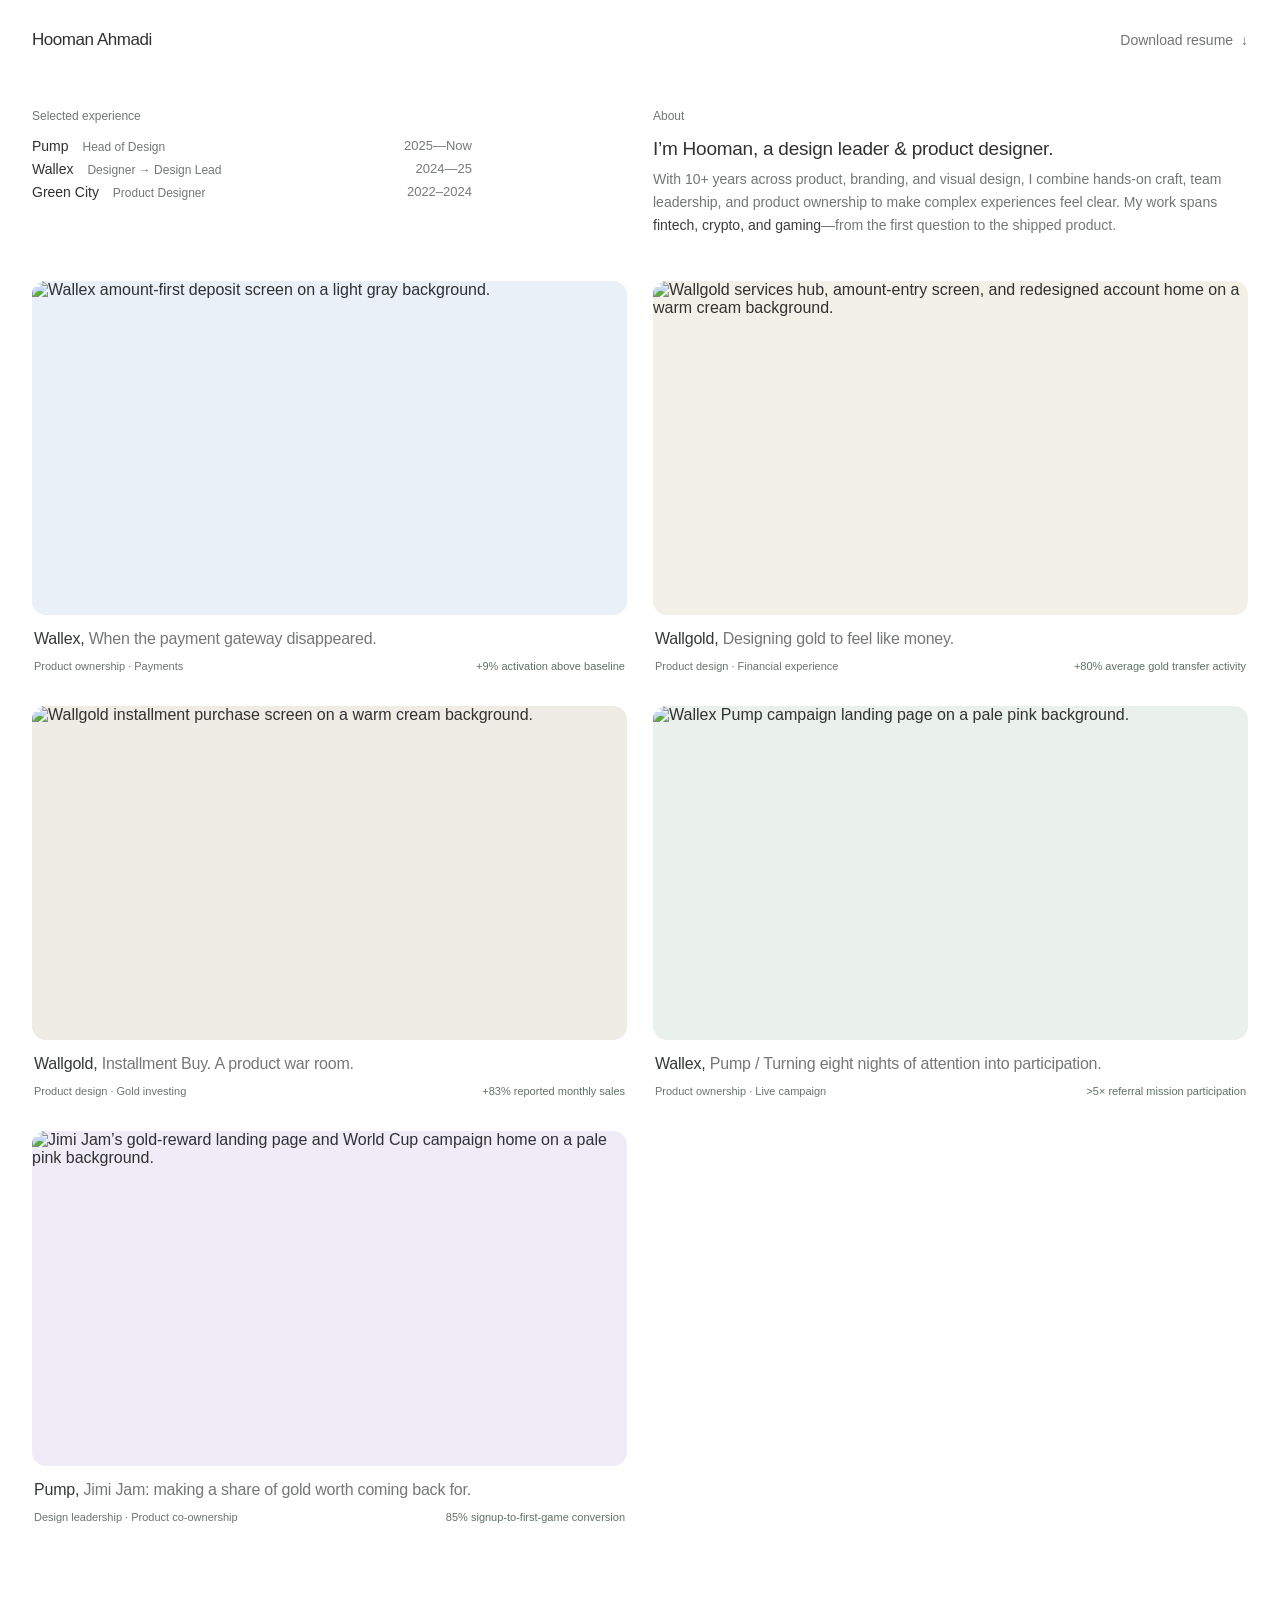
==== index.html @ ed8ebfd1 "Add portfolio homepage and shared styles; exclude résumé PDF" ====
<!doctype html>
<html lang="en">
<head>
  <meta charset="utf-8">
  <meta name="viewport" content="width=device-width, initial-scale=1">
  <meta name="description" content="Hooman Ahmadi, design leader and product designer. Selected work across fintech, crypto, and gaming, bringing together hands-on design and product ownership.">
  <meta name="theme-color" content="#ffffff">
  <meta property="og:type" content="website">
  <meta property="og:title" content="Hooman Ahmadi — Design & Product">
  <meta property="og:description" content="Making complex products feel clear. Selected case studies across fintech, crypto, and gaming.">
  <meta property="og:url" content="https://hooman-ahmadi-design.orange-river-2270.chatgpt.site">
  <meta property="og:image" content="https://hooman-ahmadi-design.orange-river-2270.chatgpt.site/assets/wallex.webp">
  <link rel="canonical" href="https://hooman-ahmadi-design.orange-river-2270.chatgpt.site">
  <link rel="icon" href="data:image/svg+xml,%3Csvg xmlns='http://www.w3.org/2000/svg' viewBox='0 0 40 40'%3E%3Crect width='40' height='40' rx='10' fill='%23262626'/%3E%3Cpath d='M12 10v20m16-20v20M12 20h16' fill='none' stroke='white' stroke-width='3'/%3E%3C/svg%3E">
  <title>Hooman Ahmadi — Design & Product</title>
  <link rel="stylesheet" href="styles.css">
  <link rel="stylesheet" href="/chrome.css">
</head>
<body id="top">
  <a class="skip-link" href="#work">Skip to selected work</a>
  <div class="page-shell">
    <header class="site-header">
      <a class="wordmark" href="/" aria-label="Hooman Ahmadi, home">Hooman Ahmadi</a>
      <nav aria-label="Main navigation">
        <a class="resume-link" href="/assets/resume/Hooman-Ahmadi-Resume.pdf" download="Hooman-Ahmadi-Resume.pdf" type="application/pdf" aria-label="Download Hooman Ahmadi’s resume as a PDF">Download resume <span aria-hidden="true">↓</span></a>
      </nav>
    </header>

    <main>
      <section class="intro" aria-label="Introduction">
        <div class="experience">
          <h2 class="section-label">Selected experience</h2>
          <dl class="experience-list">
            <div><dt>Pump <span>Head of Design</span></dt><dd>2025—Now</dd></div>
            <div><dt>Wallex <span>Designer → Design Lead</span></dt><dd>2024—25</dd></div>
            <div><dt>Green City <span>Product Designer</span></dt><dd>2022–2024</dd></div>
          </dl>
        </div>
        <div class="about" id="about">
          <h2 class="section-label">About</h2>
          <h1>I’m Hooman, a design leader & product designer.</h1>
          <p>With 10+ years across product, branding, and visual design, I combine hands-on craft, team leadership, and product ownership to make complex experiences feel clear. My work spans <strong>fintech, crypto, and gaming</strong>—from the first question to the shipped product.</p>
        </div>
      </section>

      <section class="work" id="work" aria-labelledby="work-heading">
        <h2 id="work-heading" class="visually-hidden">Selected work</h2>
        <div class="work-grid">
          <div class="project-column">
            <article class="project">
              <a class="project-link" href="work/wallex/">
                <div class="project-image blue">
                  <img src="assets/wallex.webp" width="3840" height="2160" fetchpriority="high" alt="Wallex amount-first deposit screen on a light gray background.">
                  <span class="project-action" aria-hidden="true">Read case study <span>↗</span></span>
                </div>
                <h3><strong>Wallex,</strong> When the payment gateway disappeared.</h3>
                <div class="project-meta"><span>Product ownership · Payments</span><span class="result">+9% activation above baseline</span></div>
              </a>
            </article>

            <article class="project">
              <a class="project-link" href="work/installments/">
                <div class="project-image beige">
                  <img src="assets/walgold-installments.webp" width="3840" height="2160" loading="lazy" decoding="async" alt="Wallgold installment purchase screen on a warm cream background.">
                  <span class="project-action" aria-hidden="true">Read case study <span>↗</span></span>
                </div>
                <h3><strong>Wallgold,</strong> Installment Buy. A product war room.</h3>
                <div class="project-meta"><span>Product design · Gold investing</span><span class="result">+83% reported monthly sales</span></div>
              </a>
            </article>

            <article class="project">
              <a class="project-link" href="work/jimi-jam/">
                <div class="project-image lilac">
                  <img src="assets/jimi-jam.webp" width="3840" height="2160" loading="lazy" decoding="async" alt="Jimi Jam’s gold-reward landing page and World Cup campaign home on a pale pink background.">
                  <span class="project-action" aria-hidden="true">Read case study <span>↗</span></span>
                </div>
                <h3><strong>Pump,</strong> Jimi Jam: making a share of gold worth coming back for.</h3>
                <div class="project-meta"><span>Design leadership · Product co-ownership</span><span class="result">85% signup-to-first-game conversion</span></div>
              </a>
            </article>
          </div>

          <div class="project-column">
            <article class="project">
              <a class="project-link" href="work/walgold/">
                <div class="project-image cream">
                  <img src="assets/walgold-currency.webp" width="3840" height="2160" fetchpriority="high" alt="Wallgold services hub, amount-entry screen, and redesigned account home on a warm cream background.">
                  <span class="project-action" aria-hidden="true">Read case study <span>↗</span></span>
                </div>
                <h3><strong>Wallgold,</strong> Designing gold to feel like money.</h3>
                <div class="project-meta"><span>Product design · Financial experience</span><span class="result">+80% average gold transfer activity</span></div>
              </a>
            </article>

            <article class="project">
              <a class="project-link" href="work/pump/">
                <div class="project-image mint">
                  <img src="assets/pump.webp" width="3840" height="2160" loading="lazy" decoding="async" alt="Wallex Pump campaign landing page on a pale pink background.">
                  <span class="project-action" aria-hidden="true">Read case study <span>↗</span></span>
                </div>
                <h3><strong>Wallex,</strong> Pump / Turning eight nights of attention into participation.</h3>
                <div class="project-meta"><span>Product ownership · Live campaign</span><span class="result">&gt;5× referral mission participation</span></div>
              </a>
            </article>
          </div>
        </div>
      </section>
    </main>
  </div>
</body>
</html>
---- styles.css ----
:root{--ink:#303131;--muted:#727874;--faint:#a0a2a2;--line:#ebeded;--accent:#416756;--page:32px;--gap:26px;font-family:Arial,Helvetica,sans-serif;color:var(--ink);background:#fff;font-synthesis:none;-webkit-font-smoothing:antialiased;text-rendering:optimizeLegibility}
*{box-sizing:border-box}html{scroll-behavior:smooth;scroll-padding-top:24px}body{margin:0}a{color:inherit;text-decoration:none}button,a{-webkit-tap-highlight-color:transparent}a:focus-visible{outline:2px solid var(--accent);outline-offset:6px;border-radius:2px}a:hover{color:var(--accent)}.page-shell{max-width:1800px;padding:0 var(--page) 80px;margin:0 auto}.intro{display:grid;grid-template-columns:1fr 1fr;gap:var(--gap);padding:28px 0 43px}.section-label{font-size:12px;color:var(--muted);font-weight:400;line-height:1.4;display:block;margin:0 0 10px}.experience-list{max-width:440px;font-size:14px;margin:0;line-height:1.65}.experience-list>div{display:flex;justify-content:space-between;gap:14px}.experience-list dt{font-weight:400}.experience-list dt span{color:var(--muted);font-size:12px;margin-left:10px}.experience-list dd{color:#777a7a;white-space:nowrap;margin:0;font-size:13px}.about{scroll-margin-top:24px}.about h1{font-size:19px;line-height:1.5;letter-spacing:-.25px;font-weight:400;margin:0 0 5px}.about p{max-width:720px;font-size:14px;line-height:1.65;color:#737676;margin:0}.about strong{color:#3b3d3d;font-weight:500}.work-grid{display:grid;grid-template-columns:1fr 1fr;gap:var(--gap)}.project-column{display:flex;flex-direction:column;gap:31px;min-width:0}.project{min-width:0}.project-link{display:block}.project-image{position:relative;overflow:hidden;border-radius:14px;isolation:isolate}.project-image img{width:100%;height:auto;aspect-ratio:16/9;object-fit:contain;display:block;transition:transform .6s cubic-bezier(.22,.61,.36,1)}.blue{background:#e9f0f8}.cream{background:#f3f1e7}.beige{background:#eeece5}.mint{background:#eaf0ec}.lilac{background:#efecf8}.project-action{display:flex;align-items:center;gap:20px;position:absolute;bottom:20px;right:20px;background:#fffef9f0;backdrop-filter:blur(10px);box-shadow:0 3px 15px #25372b08;color:#333b35;padding:12px 17px;border-radius:100px;font-size:12px;opacity:0;transform:translateY(7px);transition:opacity .22s,transform .22s}.project-action span{font-size:16px}.project-link:focus-visible .project-action{opacity:1;transform:none}.project h3{font-size:16px;line-height:1.5;letter-spacing:-.2px;color:#757777;font-weight:400;margin:12px 2px 7px}.project h3 strong{font-weight:500;color:#343737;transition:color .2s}.project-meta{display:flex;justify-content:space-between;gap:8px 12px;flex-wrap:wrap;margin:0 2px;font-size:11px;line-height:1.5;color:#6d746f}.project-meta .result{color:#5f7165}.visually-hidden{position:absolute;width:1px;height:1px;padding:0;margin:-1px;overflow:hidden;clip:rect(0,0,0,0);white-space:nowrap;border:0}.skip-link{position:fixed;left:24px;top:-60px;z-index:100;background:#fff;color:var(--ink);padding:12px 18px;border:1px solid var(--line);border-radius:6px;font-size:14px}.skip-link:focus{top:12px}
@media(hover:hover){.project-link:hover .project-image img{transform:scale(1.025)}.project-link:hover .project-action{opacity:1;transform:none}.project-link:hover h3 strong{color:var(--accent)}}
@media(min-width:1500px){:root{--page:40px;--gap:32px}.intro{padding:36px 0 48px}.about h1{font-size:22px}.about p{font-size:16px}.experience-list{font-size:15px;line-height:1.8;max-width:490px}.experience-list dt span{font-size:13px}.project h3{font-size:18px}.project-meta{font-size:12px}.project-column{gap:38px}}
@media(max-width:1050px){:root{--page:25px;--gap:24px}.experience-list{max-width:380px}.experience-list dt span{display:block;margin-left:0;font-size:11px}.experience-list>div{margin-bottom:5px;line-height:1.5}.experience-list dd{font-size:12px}.intro{padding-top:22px}.project h3{font-size:15px}.project-meta{font-size:10px}}
@media(max-width:700px){:root{--page:20px;--gap:20px}.intro{grid-template-columns:1fr;gap:27px;padding:24px 0 34px}.about{grid-row:1}.about h1{font-size:21px;line-height:1.4;margin-bottom:9px;max-width:340px}.about p{font-size:14px;line-height:1.7;max-width:580px}.section-label{font-size:11px}.experience-list{max-width:100%;font-size:13px}.experience-list>div{margin-bottom:4px}.experience-list dt span{display:inline;margin-left:10px;font-size:11px}.experience-list dd{font-size:12px}.work-grid{display:flex;flex-direction:column;gap:30px}.project-column{display:contents}.project-image{border-radius:11px}.project h3{font-size:15px;margin-top:11px}.project-meta{font-size:10px}.project-action{display:none}}
@media(max-width:460px){.intro{padding-top:20px}.experience-list dt span{margin-left:7px;font-size:10px}.experience-list dd{font-size:11px}.project-meta{font-size:10px;line-height:1.7;gap:3px 10px}.project h3{line-height:1.55}}
@media(prefers-reduced-motion:reduce){html{scroll-behavior:auto}*,*::before,*::after{transition:none!important}}

@media(max-width:700px){.page-shell{padding-bottom:48px}}
---- chrome.css ----
/* Shared portfolio navigation on the landing page and every case study. */
header.site-header {
  box-sizing: border-box;
  display: flex;
  flex-direction: row;
  align-items: center;
  justify-content: space-between;
  gap: 20px;
  width: 100%;
  max-width: 1800px;
  height: 80px;
  min-height: 0;
  margin: 0 auto;
  padding: 0 32px;
  border: 0;
  color: #303131;
  font: 14px/1.5 Arial, Helvetica, sans-serif;
}
.page-shell > header.site-header { padding-inline: 0; }
header.site-header a.wordmark {
  color: #303131;
  font: 500 17px/1.5 Arial, Helvetica, sans-serif;
  letter-spacing: -.45px;
  text-decoration: none;
  white-space: nowrap;
}
header.site-header nav {
  display: flex;
  align-items: center;
  justify-content: flex-end;
  width: auto;
  gap: 0;
  font: 14px/1.5 Arial, Helvetica, sans-serif;
}
header.site-header nav a {
  display: inline-block;
  padding: 10px 0;
  color: #737575;
  text-decoration: none;
  white-space: nowrap;
}
header.site-header .resume-link span { margin-left: 4px; }
header.site-header a:hover { color: #416756; }
header.site-header a:focus-visible {
  outline: 2px solid #416756;
  outline-offset: 6px;
  border-radius: 2px;
}
body.case-study-page { padding-bottom: 64px; }
@media (min-width: 1500px) {
  header.site-header { height: 88px; padding-inline: 40px; }
}
@media (max-width: 1050px) {
  header.site-header { padding-inline: 25px; }
}
@media (max-width: 700px) {
  header.site-header { height: 72px; gap: 16px; padding-inline: 20px; }
  header.site-header a.wordmark { font-size: 16px; }
  header.site-header nav { font-size: 13px; }
  body.case-study-page { padding-bottom: 48px; }
}
@media print { header.site-header { display: none; } }
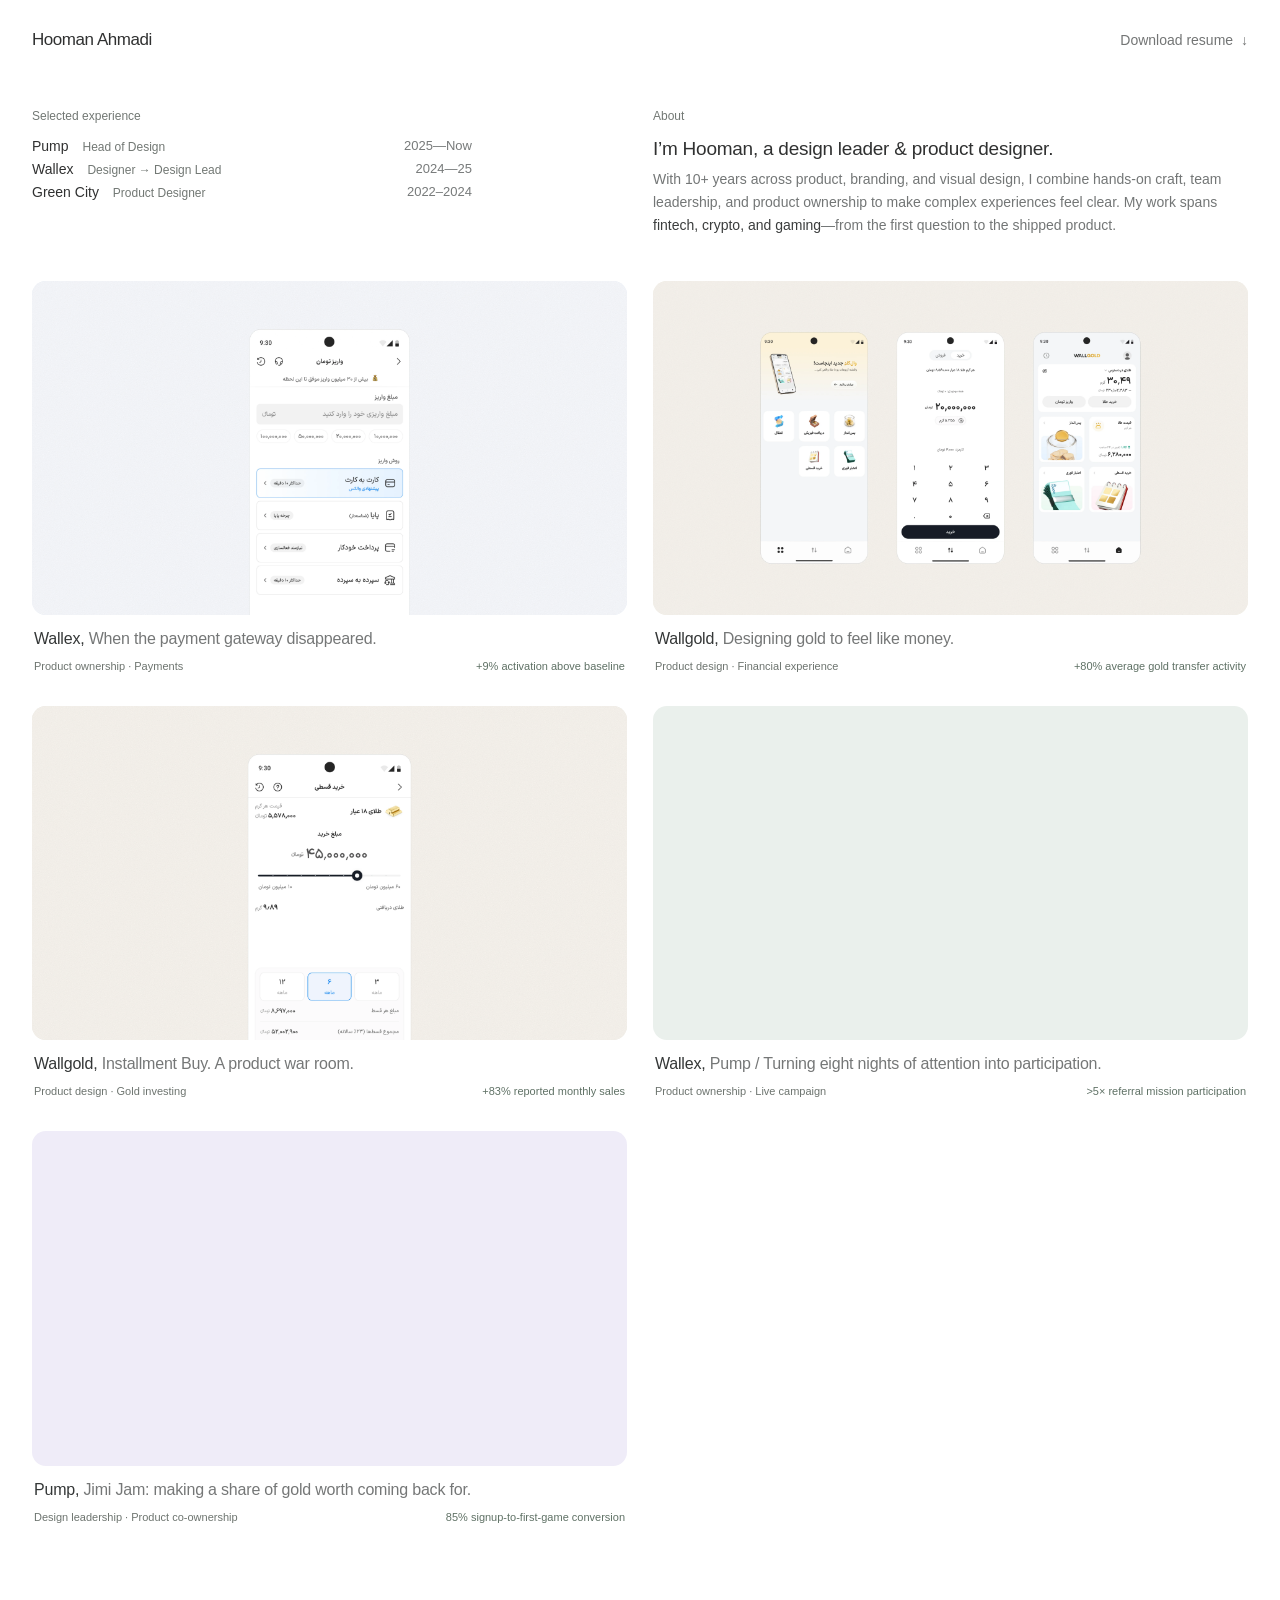
==== commit 549ab833: "Use hoomanahmadi.com as the portfolio canonical address" ====
--- a/index.html
+++ b/index.html
@@ -8,9 +8,9 @@
   <meta property="og:type" content="website">
   <meta property="og:title" content="Hooman Ahmadi — Design & Product">
   <meta property="og:description" content="Making complex products feel clear. Selected case studies across fintech, crypto, and gaming.">
-  <meta property="og:url" content="https://hooman-ahmadi-design.orange-river-2270.chatgpt.site">
-  <meta property="og:image" content="https://hooman-ahmadi-design.orange-river-2270.chatgpt.site/assets/wallex.webp">
-  <link rel="canonical" href="https://hooman-ahmadi-design.orange-river-2270.chatgpt.site">
+  <meta property="og:url" content="https://hoomanahmadi.com">
+  <meta property="og:image" content="https://hoomanahmadi.com/assets/wallex.webp">
+  <link rel="canonical" href="https://hoomanahmadi.com">
   <link rel="icon" href="data:image/svg+xml,%3Csvg xmlns='http://www.w3.org/2000/svg' viewBox='0 0 40 40'%3E%3Crect width='40' height='40' rx='10' fill='%23262626'/%3E%3Cpath d='M12 10v20m16-20v20M12 20h16' fill='none' stroke='white' stroke-width='3'/%3E%3C/svg%3E">
   <title>Hooman Ahmadi — Design & Product</title>
   <link rel="stylesheet" href="styles.css">
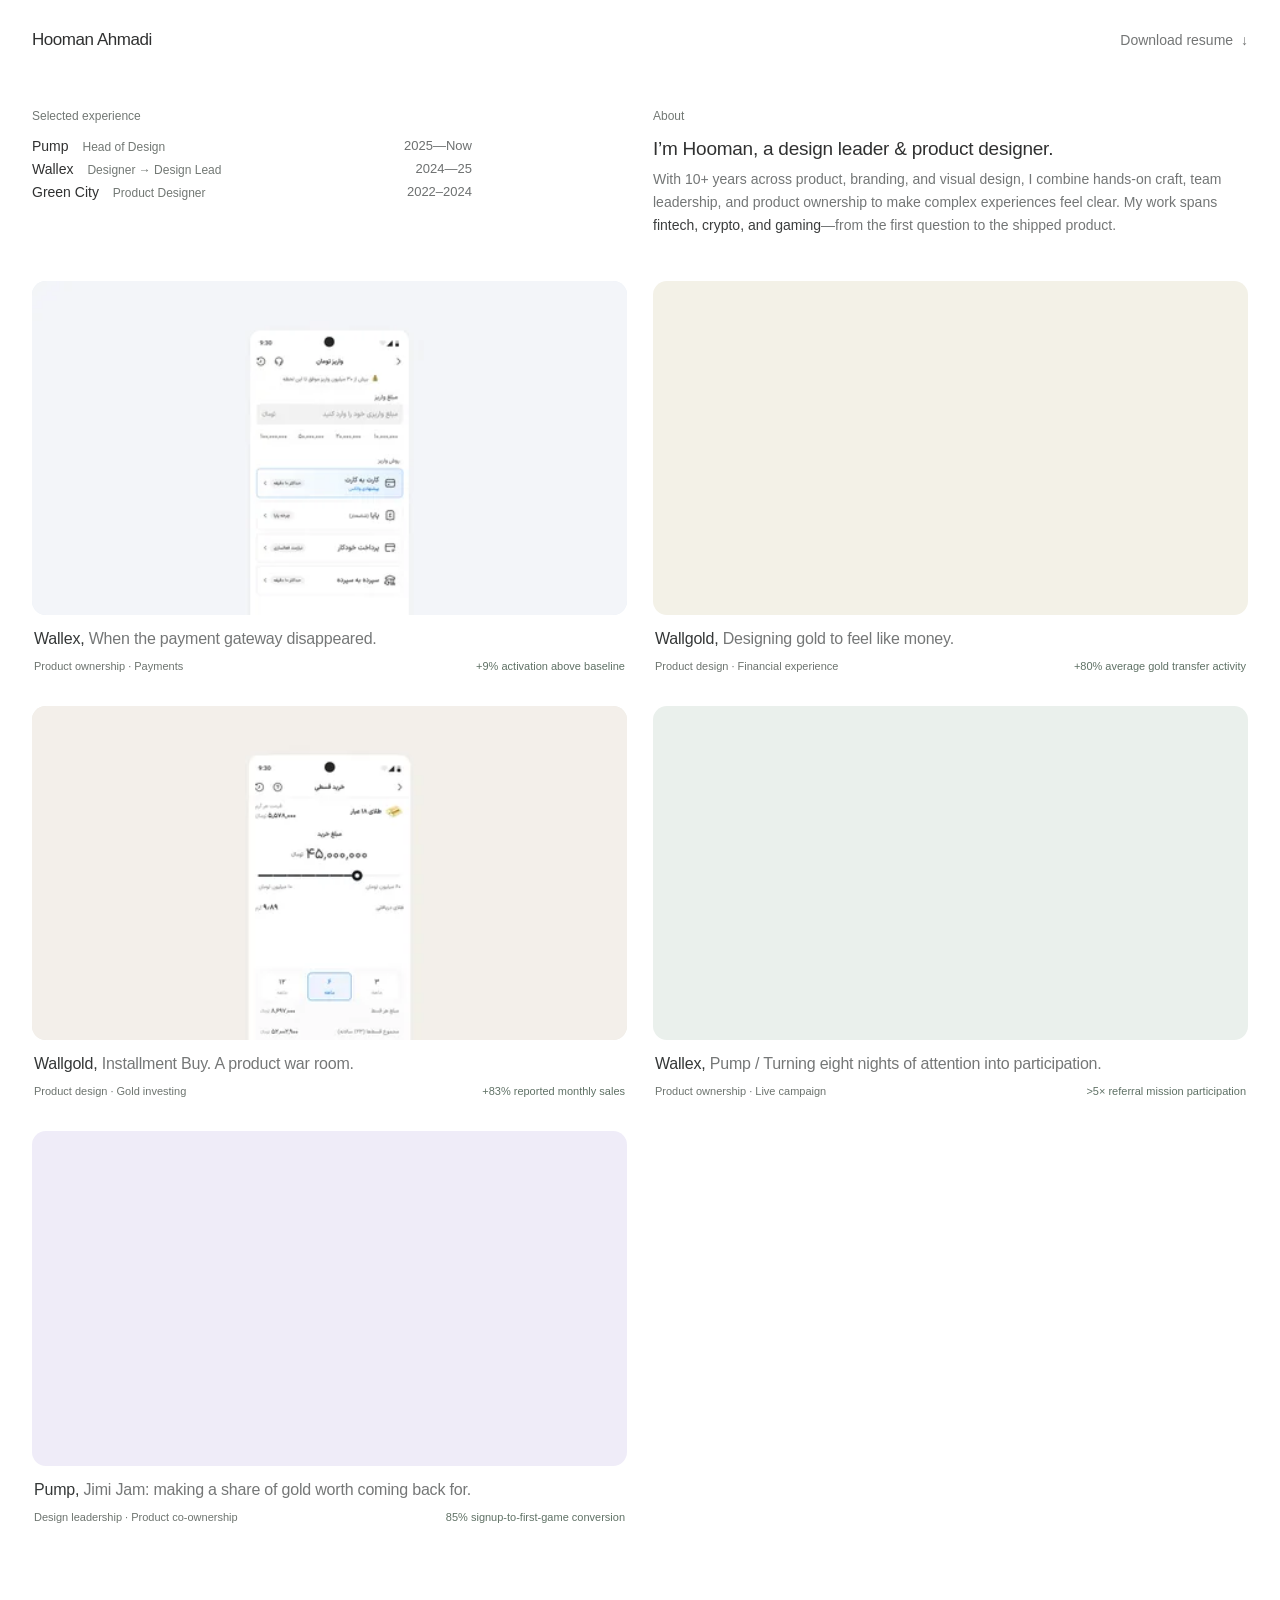
==== commit 3bb8f89c: "Optimize responsive image loading, critical styles and resume accessibility" ====
--- a/index.html
+++ b/index.html
@@ -13,8 +13,82 @@
   <link rel="canonical" href="https://hoomanahmadi.com">
   <link rel="icon" href="data:image/svg+xml,%3Csvg xmlns='http://www.w3.org/2000/svg' viewBox='0 0 40 40'%3E%3Crect width='40' height='40' rx='10' fill='%23262626'/%3E%3Cpath d='M12 10v20m16-20v20M12 20h16' fill='none' stroke='white' stroke-width='3'/%3E%3C/svg%3E">
   <title>Hooman Ahmadi — Design & Product</title>
-  <link rel="stylesheet" href="styles.css">
-  <link rel="stylesheet" href="/chrome.css">
+  <style data-portfolio-layout>
+:root{--ink:#303131;--muted:#727874;--faint:#a0a2a2;--line:#ebeded;--accent:#416756;--page:32px;--gap:26px;font-family:Arial,Helvetica,sans-serif;color:var(--ink);background:#fff;font-synthesis:none;-webkit-font-smoothing:antialiased;text-rendering:optimizeLegibility}
+*{box-sizing:border-box}html{scroll-behavior:smooth;scroll-padding-top:24px}body{margin:0}a{color:inherit;text-decoration:none}button,a{-webkit-tap-highlight-color:transparent}a:focus-visible{outline:2px solid var(--accent);outline-offset:6px;border-radius:2px}a:hover{color:var(--accent)}.page-shell{max-width:1800px;padding:0 var(--page) 80px;margin:0 auto}.intro{display:grid;grid-template-columns:1fr 1fr;gap:var(--gap);padding:28px 0 43px}.section-label{font-size:12px;color:var(--muted);font-weight:400;line-height:1.4;display:block;margin:0 0 10px}.experience-list{max-width:440px;font-size:14px;margin:0;line-height:1.65}.experience-list>div{display:flex;justify-content:space-between;gap:14px}.experience-list dt{font-weight:400}.experience-list dt span{color:var(--muted);font-size:12px;margin-left:10px}.experience-list dd{color:#6d7070;white-space:nowrap;margin:0;font-size:13px}.about{scroll-margin-top:24px}.about h1{font-size:19px;line-height:1.5;letter-spacing:-.25px;font-weight:400;margin:0 0 5px}.about p{max-width:720px;font-size:14px;line-height:1.65;color:#737676;margin:0}.about strong{color:#3b3d3d;font-weight:500}.work-grid{display:grid;grid-template-columns:1fr 1fr;gap:var(--gap)}.project-column{display:flex;flex-direction:column;gap:31px;min-width:0}.project{min-width:0}.project-link{display:block}.project-image{position:relative;overflow:hidden;border-radius:14px;isolation:isolate}.project-image img{width:100%;height:auto;aspect-ratio:16/9;object-fit:contain;display:block;transition:transform .6s cubic-bezier(.22,.61,.36,1)}.blue{background:#e9f0f8}.cream{background:#f3f1e7}.beige{background:#eeece5}.mint{background:#eaf0ec}.lilac{background:#efecf8}.project-action{display:flex;align-items:center;gap:20px;position:absolute;bottom:20px;right:20px;background:#fffef9f0;backdrop-filter:blur(10px);box-shadow:0 3px 15px #25372b08;color:#333b35;padding:12px 17px;border-radius:100px;font-size:12px;opacity:0;transform:translateY(7px);transition:opacity .22s,transform .22s}.project-action span{font-size:16px}.project-link:focus-visible .project-action{opacity:1;transform:none}.project h3{font-size:16px;line-height:1.5;letter-spacing:-.2px;color:#757777;font-weight:400;margin:12px 2px 7px}.project h3 strong{font-weight:500;color:#343737;transition:color .2s}.project-meta{display:flex;justify-content:space-between;gap:8px 12px;flex-wrap:wrap;margin:0 2px;font-size:11px;line-height:1.5;color:#6d746f}.project-meta .result{color:#5f7165}.visually-hidden{position:absolute;width:1px;height:1px;padding:0;margin:-1px;overflow:hidden;clip:rect(0,0,0,0);white-space:nowrap;border:0}.skip-link{position:fixed;left:24px;top:-60px;z-index:100;background:#fff;color:var(--ink);padding:12px 18px;border:1px solid var(--line);border-radius:6px;font-size:14px}.skip-link:focus{top:12px}
+@media(hover:hover){.project-link:hover .project-image img{transform:scale(1.025)}.project-link:hover .project-action{opacity:1;transform:none}.project-link:hover h3 strong{color:var(--accent)}}
+@media(min-width:1500px){:root{--page:40px;--gap:32px}.intro{padding:36px 0 48px}.about h1{font-size:22px}.about p{font-size:16px}.experience-list{font-size:15px;line-height:1.8;max-width:490px}.experience-list dt span{font-size:13px}.project h3{font-size:18px}.project-meta{font-size:12px}.project-column{gap:38px}}
+@media(max-width:1050px){:root{--page:25px;--gap:24px}.experience-list{max-width:380px}.experience-list dt span{display:block;margin-left:0;font-size:11px}.experience-list>div{margin-bottom:5px;line-height:1.5}.experience-list dd{font-size:12px}.intro{padding-top:22px}.project h3{font-size:15px}.project-meta{font-size:10px}}
+@media(max-width:700px){:root{--page:20px;--gap:20px}.intro{grid-template-columns:1fr;gap:27px;padding:24px 0 34px}.about{grid-row:1}.about h1{font-size:21px;line-height:1.4;margin-bottom:9px;max-width:340px}.about p{font-size:14px;line-height:1.7;max-width:580px}.section-label{font-size:11px}.experience-list{max-width:100%;font-size:13px}.experience-list>div{margin-bottom:4px}.experience-list dt span{display:inline;margin-left:10px;font-size:11px}.experience-list dd{font-size:12px}.work-grid{display:flex;flex-direction:column;gap:30px}.project-column{display:contents}.project-image{border-radius:11px}.project h3{font-size:15px;margin-top:11px}.project-meta{font-size:10px}.project-action{display:none}}
+@media(max-width:460px){.intro{padding-top:20px}.experience-list dt span{margin-left:7px;font-size:10px}.experience-list dd{font-size:11px}.project-meta{font-size:10px;line-height:1.7;gap:3px 10px}.project h3{line-height:1.55}}
+@media(prefers-reduced-motion:reduce){html{scroll-behavior:auto}*,*::before,*::after{transition:none!important}}
+
+@media(max-width:700px){.page-shell{padding-bottom:48px}}
+</style>
+  <style data-portfolio-navigation>
+/* Shared portfolio navigation on the landing page and every case study. */
+header.site-header {
+  box-sizing: border-box;
+  display: flex;
+  flex-direction: row;
+  align-items: center;
+  justify-content: space-between;
+  gap: 20px;
+  width: 100%;
+  max-width: 1800px;
+  height: 80px;
+  min-height: 0;
+  margin: 0 auto;
+  padding: 0 32px;
+  border: 0;
+  color: #303131;
+  font: 14px/1.5 Arial, Helvetica, sans-serif;
+}
+.page-shell > header.site-header { padding-inline: 0; }
+header.site-header a.wordmark {
+  color: #303131;
+  font: 500 17px/1.5 Arial, Helvetica, sans-serif;
+  letter-spacing: -.45px;
+  text-decoration: none;
+  white-space: nowrap;
+}
+header.site-header nav {
+  display: flex;
+  align-items: center;
+  justify-content: flex-end;
+  width: auto;
+  gap: 0;
+  font: 14px/1.5 Arial, Helvetica, sans-serif;
+}
+header.site-header nav a {
+  display: inline-block;
+  padding: 10px 0;
+  color: #737575;
+  text-decoration: none;
+  white-space: nowrap;
+}
+header.site-header .resume-link span { margin-left: 4px; }
+header.site-header a:hover { color: #416756; }
+header.site-header a:focus-visible {
+  outline: 2px solid #416756;
+  outline-offset: 6px;
+  border-radius: 2px;
+}
+body.case-study-page { padding-bottom: 64px; }
+@media (min-width: 1500px) {
+  header.site-header { height: 88px; padding-inline: 40px; }
+}
+@media (max-width: 1050px) {
+  header.site-header { padding-inline: 25px; }
+}
+@media (max-width: 700px) {
+  header.site-header { height: 72px; gap: 16px; padding-inline: 20px; }
+  header.site-header a.wordmark { font-size: 16px; }
+  header.site-header nav { font-size: 13px; }
+  body.case-study-page { padding-bottom: 48px; }
+}
+@media print { header.site-header { display: none; } }
+</style>
 </head>
 <body id="top">
   <a class="skip-link" href="#work">Skip to selected work</a>
@@ -22,7 +96,7 @@
     <header class="site-header">
       <a class="wordmark" href="/" aria-label="Hooman Ahmadi, home">Hooman Ahmadi</a>
       <nav aria-label="Main navigation">
-        <a class="resume-link" href="/assets/resume/Hooman-Ahmadi-Resume.pdf" download="Hooman-Ahmadi-Resume.pdf" type="application/pdf" aria-label="Download Hooman Ahmadi’s resume as a PDF">Download resume <span aria-hidden="true">↓</span></a>
+        <a class="resume-link" href="/assets/resume/Hooman-Ahmadi-Resume.pdf" download="Hooman-Ahmadi-Resume.pdf" type="application/pdf" aria-label="Download resume — Hooman Ahmadi (PDF)">Download resume <span aria-hidden="true">↓</span></a>
       </nav>
     </header>
 
@@ -50,7 +124,7 @@
             <article class="project">
               <a class="project-link" href="work/wallex/">
                 <div class="project-image blue">
-                  <img src="assets/wallex.webp" width="3840" height="2160" fetchpriority="high" alt="Wallex amount-first deposit screen on a light gray background.">
+                  <img src="assets/responsive/wallex-1200.webp" width="3840" height="2160" fetchpriority="high" alt="Wallex amount-first deposit screen on a light gray background." srcset="assets/responsive/wallex-480.webp 480w, assets/responsive/wallex-800.webp 800w, assets/responsive/wallex-1200.webp 1200w, assets/responsive/wallex-1760.webp 1760w" sizes="(max-width: 700px) calc(100vw - 40px), (max-width: 1050px) calc((100vw - 74px) / 2), (max-width: 1499px) calc((100vw - 90px) / 2), (max-width: 1800px) calc((100vw - 112px) / 2), 844px" decoding="async">
                   <span class="project-action" aria-hidden="true">Read case study <span>↗</span></span>
                 </div>
                 <h3><strong>Wallex,</strong> When the payment gateway disappeared.</h3>
@@ -61,7 +135,7 @@
             <article class="project">
               <a class="project-link" href="work/installments/">
                 <div class="project-image beige">
-                  <img src="assets/walgold-installments.webp" width="3840" height="2160" loading="lazy" decoding="async" alt="Wallgold installment purchase screen on a warm cream background.">
+                  <img src="assets/responsive/walgold-installments-1200.webp" width="3840" height="2160" loading="lazy" decoding="async" alt="Wallgold installment purchase screen on a warm cream background." srcset="assets/responsive/walgold-installments-480.webp 480w, assets/responsive/walgold-installments-800.webp 800w, assets/responsive/walgold-installments-1200.webp 1200w, assets/responsive/walgold-installments-1760.webp 1760w" sizes="(max-width: 700px) calc(100vw - 40px), (max-width: 1050px) calc((100vw - 74px) / 2), (max-width: 1499px) calc((100vw - 90px) / 2), (max-width: 1800px) calc((100vw - 112px) / 2), 844px">
                   <span class="project-action" aria-hidden="true">Read case study <span>↗</span></span>
                 </div>
                 <h3><strong>Wallgold,</strong> Installment Buy. A product war room.</h3>
@@ -72,7 +146,7 @@
             <article class="project">
               <a class="project-link" href="work/jimi-jam/">
                 <div class="project-image lilac">
-                  <img src="assets/jimi-jam.webp" width="3840" height="2160" loading="lazy" decoding="async" alt="Jimi Jam’s gold-reward landing page and World Cup campaign home on a pale pink background.">
+                  <img src="assets/responsive/jimi-jam-1200.webp" width="3840" height="2160" loading="lazy" decoding="async" alt="Jimi Jam’s gold-reward landing page and World Cup campaign home on a pale pink background." srcset="assets/responsive/jimi-jam-480.webp 480w, assets/responsive/jimi-jam-800.webp 800w, assets/responsive/jimi-jam-1200.webp 1200w, assets/responsive/jimi-jam-1760.webp 1760w" sizes="(max-width: 700px) calc(100vw - 40px), (max-width: 1050px) calc((100vw - 74px) / 2), (max-width: 1499px) calc((100vw - 90px) / 2), (max-width: 1800px) calc((100vw - 112px) / 2), 844px">
                   <span class="project-action" aria-hidden="true">Read case study <span>↗</span></span>
                 </div>
                 <h3><strong>Pump,</strong> Jimi Jam: making a share of gold worth coming back for.</h3>
@@ -85,7 +159,7 @@
             <article class="project">
               <a class="project-link" href="work/walgold/">
                 <div class="project-image cream">
-                  <img src="assets/walgold-currency.webp" width="3840" height="2160" fetchpriority="high" alt="Wallgold services hub, amount-entry screen, and redesigned account home on a warm cream background.">
+                  <img src="assets/responsive/walgold-currency-1200.webp" width="3840" height="2160" alt="Wallgold services hub, amount-entry screen, and redesigned account home on a warm cream background." srcset="assets/responsive/walgold-currency-480.webp 480w, assets/responsive/walgold-currency-800.webp 800w, assets/responsive/walgold-currency-1200.webp 1200w, assets/responsive/walgold-currency-1760.webp 1760w" sizes="(max-width: 700px) calc(100vw - 40px), (max-width: 1050px) calc((100vw - 74px) / 2), (max-width: 1499px) calc((100vw - 90px) / 2), (max-width: 1800px) calc((100vw - 112px) / 2), 844px" decoding="async" loading="lazy">
                   <span class="project-action" aria-hidden="true">Read case study <span>↗</span></span>
                 </div>
                 <h3><strong>Wallgold,</strong> Designing gold to feel like money.</h3>
@@ -96,7 +170,7 @@
             <article class="project">
               <a class="project-link" href="work/pump/">
                 <div class="project-image mint">
-                  <img src="assets/pump.webp" width="3840" height="2160" loading="lazy" decoding="async" alt="Wallex Pump campaign landing page on a pale pink background.">
+                  <img src="assets/responsive/pump-1200.webp" width="3840" height="2160" loading="lazy" decoding="async" alt="Wallex Pump campaign landing page on a pale pink background." srcset="assets/responsive/pump-480.webp 480w, assets/responsive/pump-800.webp 800w, assets/responsive/pump-1200.webp 1200w, assets/responsive/pump-1760.webp 1760w" sizes="(max-width: 700px) calc(100vw - 40px), (max-width: 1050px) calc((100vw - 74px) / 2), (max-width: 1499px) calc((100vw - 90px) / 2), (max-width: 1800px) calc((100vw - 112px) / 2), 844px">
                   <span class="project-action" aria-hidden="true">Read case study <span>↗</span></span>
                 </div>
                 <h3><strong>Wallex,</strong> Pump / Turning eight nights of attention into participation.</h3>
